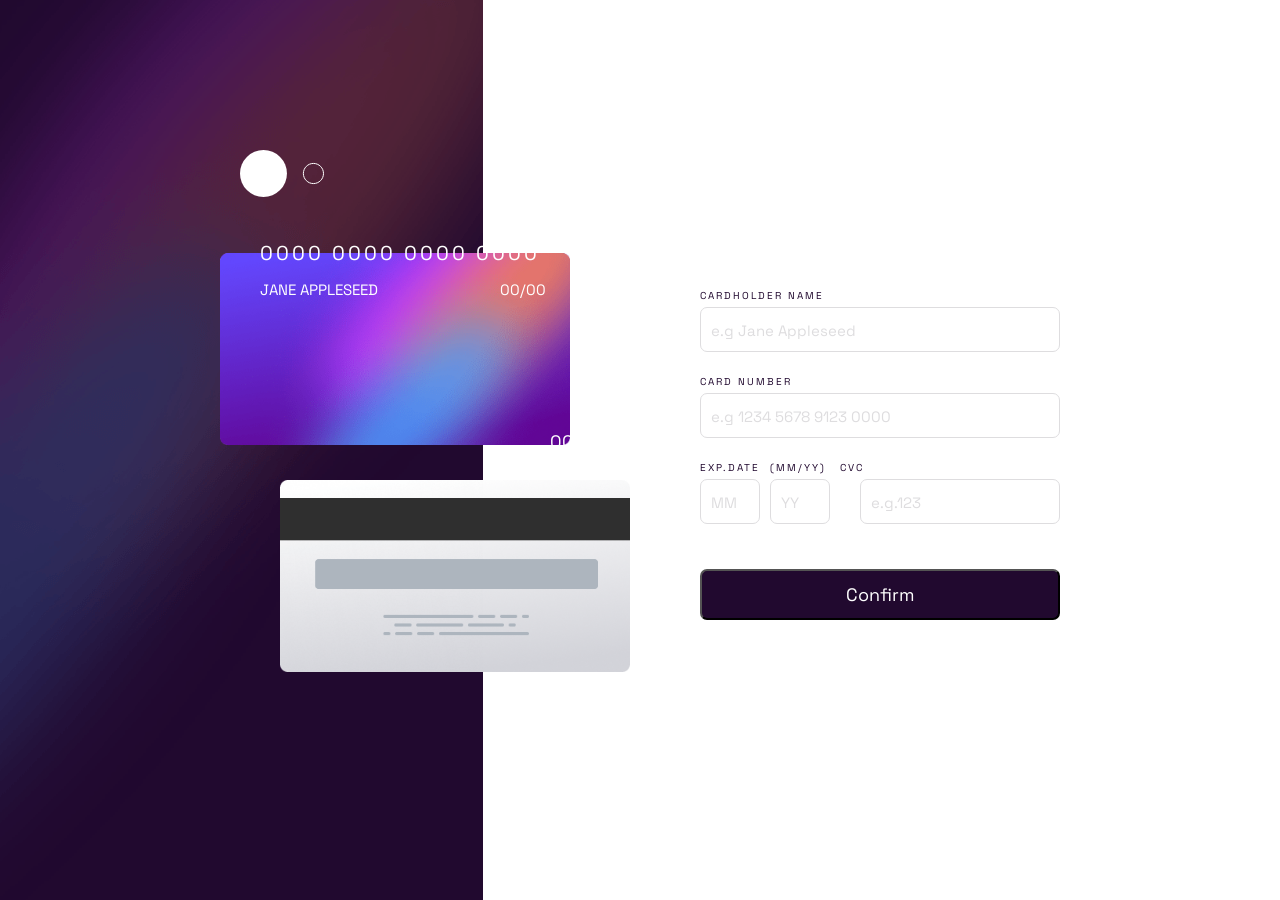
==== index.html @ 5ff60b95 "refatoracao css" ====
<!DOCTYPE html>
<html lang="en">
	<head>
		<meta charset="UTF-8" />
		<meta name="viewport" content="width=device-width, initial-scale=1.0" />
		<link href="https://fonts.googleapis.com/css2?family=Space+Grotesk:wght@500&display=swap" rel="stylesheet" />
		<link rel="stylesheet" href="./src/css/estilo.css" />
		<link rel="stylesheet" href="./src/css/reset.css" />
		<link rel="stylesheet" href="./src/css/responsivo.css" />
		<link rel="stylesheet" href="./src/css/variaveis.css" />
		<link rel="shortcut icon" href="./src/imagens/favicon-32x32.png" type="image/x-icon" />
		<title>Interactive Card</title>
	</head>
	<body>
		<div class="bg-image"></div>
		<main class="container">
			<section class="cards">
				<div>
					<img class="image-front-card" src="./src/imagens/bg-card-front.png" />
					<div class="details-card1">
						<img class="logo" src="./src/imagens/card-logo.svg" alt="" />
						<p class="card-number">0000 0000 0000 0000</p>
						<p class="card-name">JANE APPLESEED</p>
						<p class="card-cvc">00/00</p>
					</div>
				</div>

				<img class="image-back-card" src="./src/imagens/bg-card-back.png" alt="" />

				<div class="details-card2">
					<p>000</p>
				</div>
			</section>
			<form method="post" class="form" id="form">
				<div class="input-item">
					<label for="name">CARDHOLDER NAME</label>
					<input type="text" name="name" id="name" placeholder="e.g Jane Appleseed" />
				</div>
				<div class="input-item">
					<label for="number">CARD NUMBER</label>
					<input type="number" name="number" id="number" placeholder="e.g 1234 5678 9123 0000" maxlength="16" />
				</div>
				<div class="input-date">
					<div class="input-item">
						<label for="month">EXP.DATE  </label>

						<input class="month" type="text" name="month" id="month" placeholder="MM" maxlength="2" />
					</div>
					<div class="input-item">
					<label for="year">(MM/YY)</label>
					
						<input class="year" type="text" name="year" id="year" placeholder="YY" maxlength="2" />
					</div>

					<div class="input-item">
						<label for="cvc">CVC</label>
						<input class="cvc" type="text" name="cvc" id="cvc" placeholder="e.g.123" maxlength="3" />
					</div>
				</div>

				<button class="confirm-button" id="confirm-button">Confirm</button>
			</form>
			<section class="thank">
				<img src="./src/imagens/icon-complete.svg" alt="" />
				<h3>THANK YOU!</h3>
				<p>We've added your details</p>
				<button class="continue-button" id="continue-button">Continue</button>
			</section>
		</main>
	</body>
</html>
---- src/css/estilo.css ----
body {
	height: 100vh;
	background: url(../imagens/bg-main-desktop.png) no-repeat;
}
.container {
	display: flex;
	align-items: center;
	gap: 350px;
	height: 100vh;
}
.image-front-card {
	position: relative;
	width: 350px;
	left: 220px;
}

.details-card1 .logo {
	position: absolute;
	left: 240px;
	top: 150px;
}
.details-card1 .card-number {
	color: var(--White);
	position: absolute;
	top: 240px;
	left: 260px;
	letter-spacing: 3px;
	font-size: 20px;
}
.details-card1 .card-name {
	color: var(--White);
	position: absolute;
	top: 280px;
	left: 260px;
	font-size: 15px;
}
.details-card1 .card-cvc {
	color: var(--White);
	position: absolute;
	top: 280px;
	left: 500px;
	font-size: 15px;
}
.image-back-card {
	width: 350px;
	position: relative;
	top: 30px;
	left: 280px;
}
.details-card2 p {
	position: absolute;
	color: var(--White);
	left: 550px;
	top: 430px;
}
.form {
	width: 400px;
	height: 100%;
	display: flex;
	flex-direction: column;
	justify-content: center;
}

.form input {
	width: 90%;
	margin-bottom: 15px;
	border-radius: 7px;
	padding: 10px;
	border: 1px solid var(--Light-grayish-violet);
	display: block;
	outline: none;
}
.form label {
	font-size: 10px;
	display: inline-block;
	color: var(--Very-dark-violet);
	margin-bottom: 5px;
	letter-spacing: 2px;
}

.form ::placeholder {
	font-size: 15px;
	color: var(--Light-grayish-violet);
}
.form input:focus {
	border: solid 1px var(--Dark-grayish-violet);
}
.input-date {
	display: flex;
}

.input-date .month,
.input-date .year {
	width: 60px;
	margin-right: 10px;
}
.input-date .cvc {
	width: 200px;
	margin-left: 20px;
}

.confirm-button {
	margin-top: 30px;
	padding: 12px;
	width: 90%;
	border-radius: 7px;
	background-color: var(--Very-dark-violet);
	color: var(--White);
	cursor: pointer;
}
.thank {
	width: 100%;
	display: flex;
	flex-direction: column;
	align-items: center;
	justify-content: center;
	display: none;
}
.thank img {
	margin-bottom: 30px;
}
.thank h3 {
	margin-bottom: 10px;
	letter-spacing: 3px;
	color: var(--Very-dark-violet);
}
.thank p {
	margin-bottom: 40px;
	color: var(--Dark-grayish-violet);
	font-size: 16px;
}
.thank .continue-button {
	padding: 12px;
	width: 50%;
	border-radius: 7px;
	background-color: var(--Very-dark-violet);
	color: var(--White);
	cursor: pointer;
}
---- src/css/variaveis.css ----
:root {
	--input-linear-gradient: (hsl(249, 99%, 64%));
	--input-linear-grafient2: hsl(278, 93%, 30%);
	--input-errors: hsl(0, 100%, 66%);
	--White: hsl(0, 0%, 100%);
	--Light-grayish-violet: hsl(270, 3%, 87%);
	--Dark-grayish-violet: hsl(279, 6%, 55%);
	--Very-dark-violet: hsl(278, 68%, 11%);
}
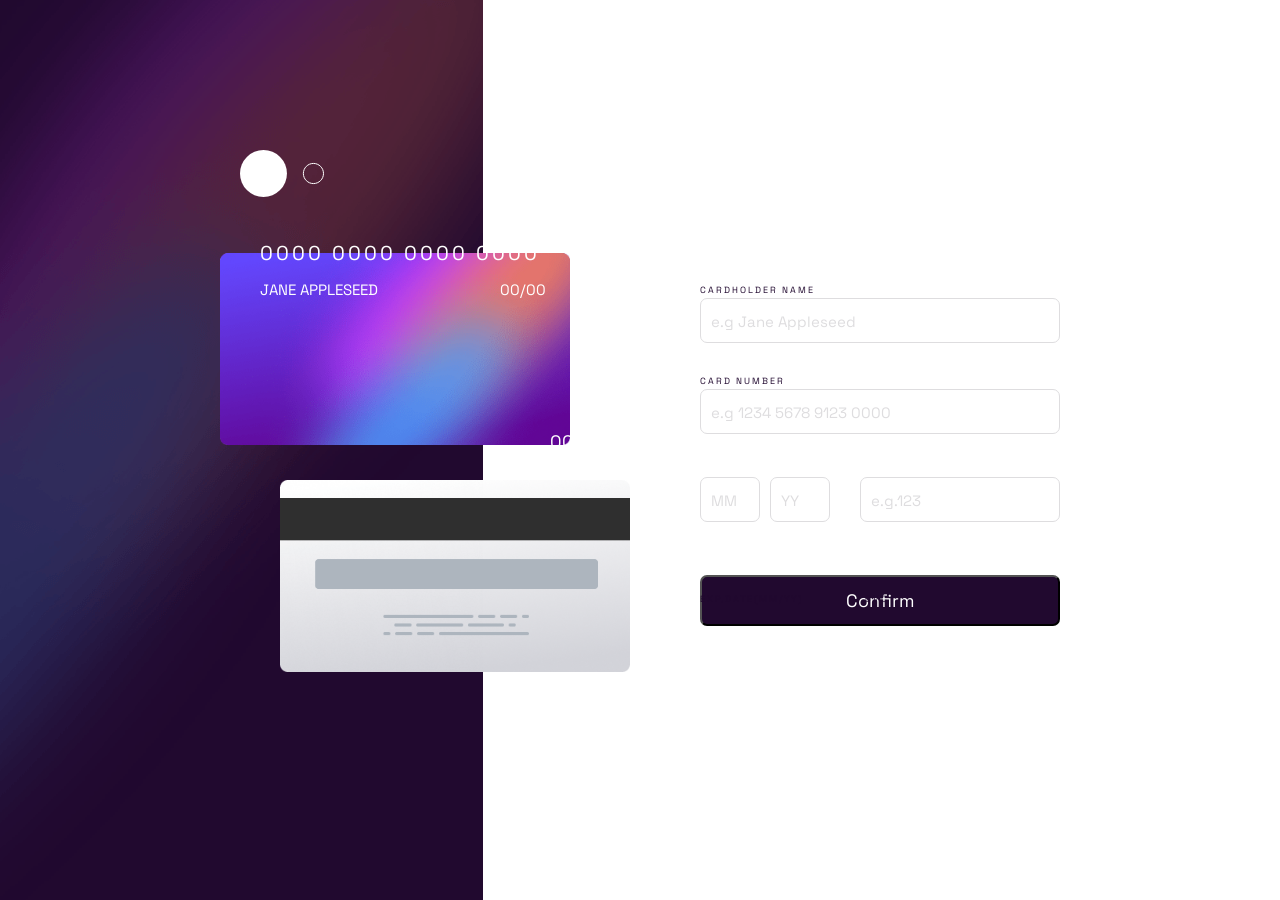
==== commit 2613e6f7: "refatoracao" ====
--- a/index.html
+++ b/index.html
@@ -21,40 +21,44 @@
 						<img class="logo" src="./src/imagens/card-logo.svg" alt="" />
 						<p class="card-number">0000 0000 0000 0000</p>
 						<p class="card-name">JANE APPLESEED</p>
-						<p class="card-cvc">00/00</p>
+						<p class="card-month">00/</p>
+						<p class="card-year">00</p>
 					</div>
 				</div>
 
 				<img class="image-back-card" src="./src/imagens/bg-card-back.png" alt="" />
 
 				<div class="details-card2">
-					<p>000</p>
+					<p class="card-cvc">000</p>
 				</div>
 			</section>
 			<form method="post" class="form" id="form">
 				<div class="input-item">
-					<label for="name">CARDHOLDER NAME</label>
-					<input type="text" name="name" id="name" placeholder="e.g Jane Appleseed" />
+					<label for="name">CARDHOLDER NAME </label>
+					<input type="text" name="name" id="name" placeholder="e.g Jane Appleseed" /><br />
+					<a>error message</a>
 				</div>
 				<div class="input-item">
 					<label for="number">CARD NUMBER</label>
-					<input type="number" name="number" id="number" placeholder="e.g 1234 5678 9123 0000" maxlength="16" />
+
+					<input type="tel" name="number" id="number" placeholder="e.g 1234 5678 9123 0000" maxlength="16" /> <br />
+					<a>error message</a>
 				</div>
 				<div class="input-date">
 					<div class="input-item">
-						<label for="month">EXP.DATE  </label>
+						<label for="month">EXP.DATE(MM/YY) </label>
 
-						<input class="month" type="text" name="month" id="month" placeholder="MM" maxlength="2" />
+						<input class="month" type="text" name="month" id="month" placeholder="MM" maxlength="2" /> <br />
+						<a>error message</a>
 					</div>
 					<div class="input-item">
-					<label for="year">(MM/YY)</label>
-					
 						<input class="year" type="text" name="year" id="year" placeholder="YY" maxlength="2" />
 					</div>
 
 					<div class="input-item">
-						<label for="cvc">CVC</label>
+						<label class="label-cvc" for="cvc">CVC</label>
 						<input class="cvc" type="text" name="cvc" id="cvc" placeholder="e.g.123" maxlength="3" />
+						<a class="a-cvc">error message</a>
 					</div>
 				</div>
 
@@ -67,5 +71,6 @@
 				<button class="continue-button" id="continue-button">Continue</button>
 			</section>
 		</main>
+		<script src="./src/js/index.js"></script>
 	</body>
 </html>
--- a/src/css/estilo.css
+++ b/src/css/estilo.css
@@ -34,13 +34,21 @@
 	left: 260px;
 	font-size: 15px;
 }
-.details-card1 .card-cvc {
+.details-card1 .card-month {
 	color: var(--White);
 	position: absolute;
 	top: 280px;
 	left: 500px;
 	font-size: 15px;
 }
+.details-card1 .card-year {
+	color: var(--White);
+	position: absolute;
+	top: 280px;
+	left: 526px;
+	font-size: 15px;
+}
+
 .image-back-card {
 	width: 350px;
 	position: relative;
@@ -63,16 +71,14 @@
 
 .form input {
 	width: 90%;
-	margin-bottom: 15px;
 	border-radius: 7px;
 	padding: 10px;
 	border: 1px solid var(--Light-grayish-violet);
-	display: block;
+
 	outline: none;
 }
 .form label {
-	font-size: 10px;
-	display: inline-block;
+	font-size: 9px;
 	color: var(--Very-dark-violet);
 	margin-bottom: 5px;
 	letter-spacing: 2px;
@@ -85,18 +91,34 @@
 .form input:focus {
 	border: solid 1px var(--Dark-grayish-violet);
 }
+
+.input-item a {
+	color: var(--input-errors);
+	font-size: 10px;
+	visibility: hidden;
+}
 .input-date {
 	display: flex;
+	margin-top: 20px;
+	width: 70%;
 }
-
+.input-date label{
+	position: absolute;
+	bottom: 290px;
+}
 .input-date .month,
 .input-date .year {
 	width: 60px;
 	margin-right: 10px;
 }
+
 .input-date .cvc {
 	width: 200px;
 	margin-left: 20px;
+}
+.label-cvc,
+.a-cvc {
+	margin-left: 25px;
 }
 
 .confirm-button {
@@ -109,6 +131,7 @@
 	cursor: pointer;
 }
 .thank {
+	text-align: center;
 	width: 100%;
 	display: flex;
 	flex-direction: column;
@@ -137,3 +160,11 @@
 	color: var(--White);
 	cursor: pointer;
 }
+
+.input-item.error a {
+	color: var(--input-errors);
+	visibility: visible;
+}
+.input-item.error input {
+	border-color: var(--input-errors);
+}
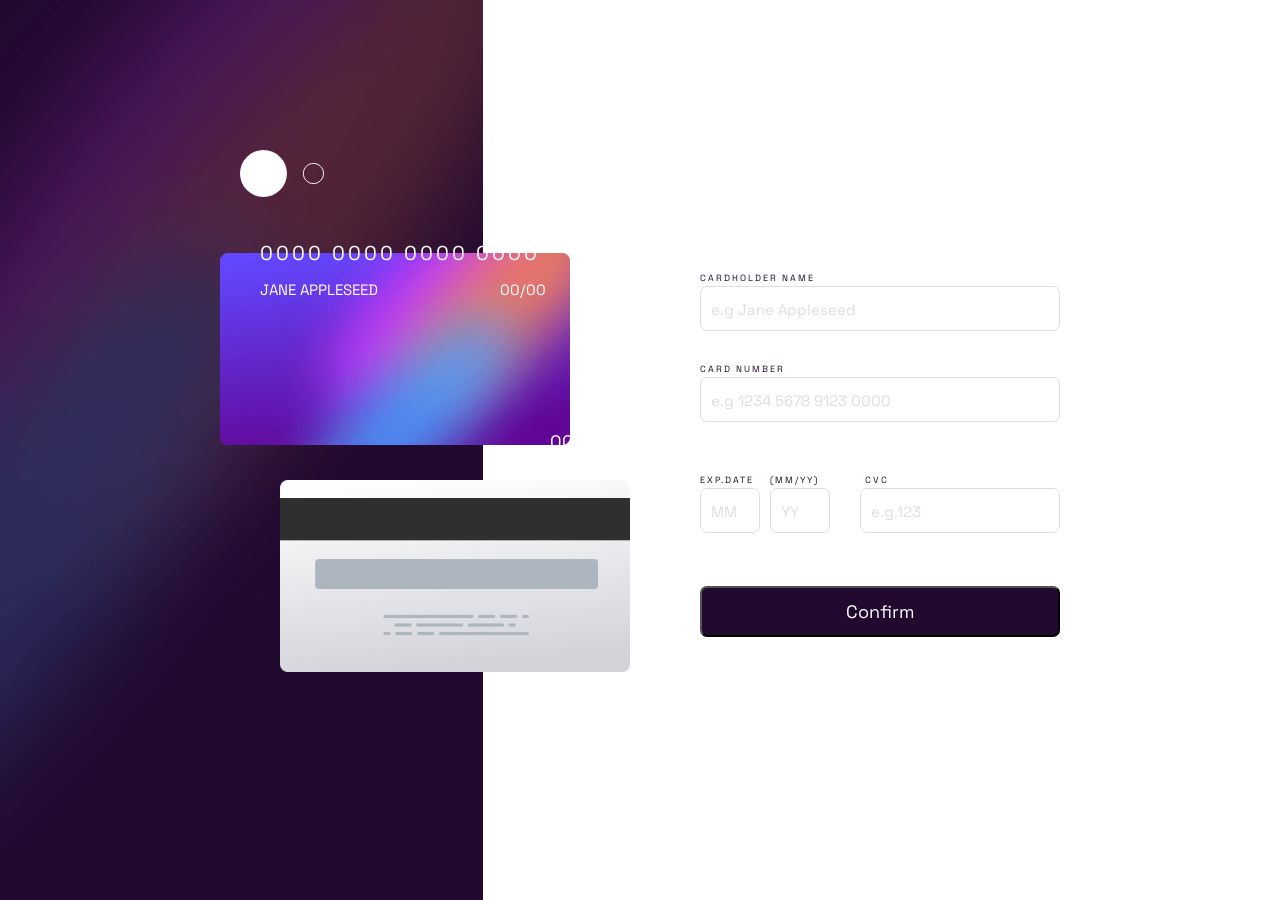
==== commit ddbdc755: "refatoracao" ====
--- a/index.html
+++ b/index.html
@@ -46,12 +46,13 @@
 				</div>
 				<div class="input-date">
 					<div class="input-item">
-						<label for="month">EXP.DATE(MM/YY) </label>
+						<label for="month">EXP.DATE </label>
 
 						<input class="month" type="text" name="month" id="month" placeholder="MM" maxlength="2" /> <br />
 						<a>error message</a>
 					</div>
 					<div class="input-item">
+						<label for="year">(MM/YY) </label>
 						<input class="year" type="text" name="year" id="year" placeholder="YY" maxlength="2" />
 					</div>
 
--- a/src/css/estilo.css
+++ b/src/css/estilo.css
@@ -62,8 +62,8 @@
 	top: 430px;
 }
 .form {
-	width: 400px;
-	height: 100%;
+	max-width: 400px;
+
 	display: flex;
 	flex-direction: column;
 	justify-content: center;
@@ -102,10 +102,7 @@
 	margin-top: 20px;
 	width: 70%;
 }
-.input-date label{
-	position: absolute;
-	bottom: 290px;
-}
+
 .input-date .month,
 .input-date .year {
 	width: 60px;
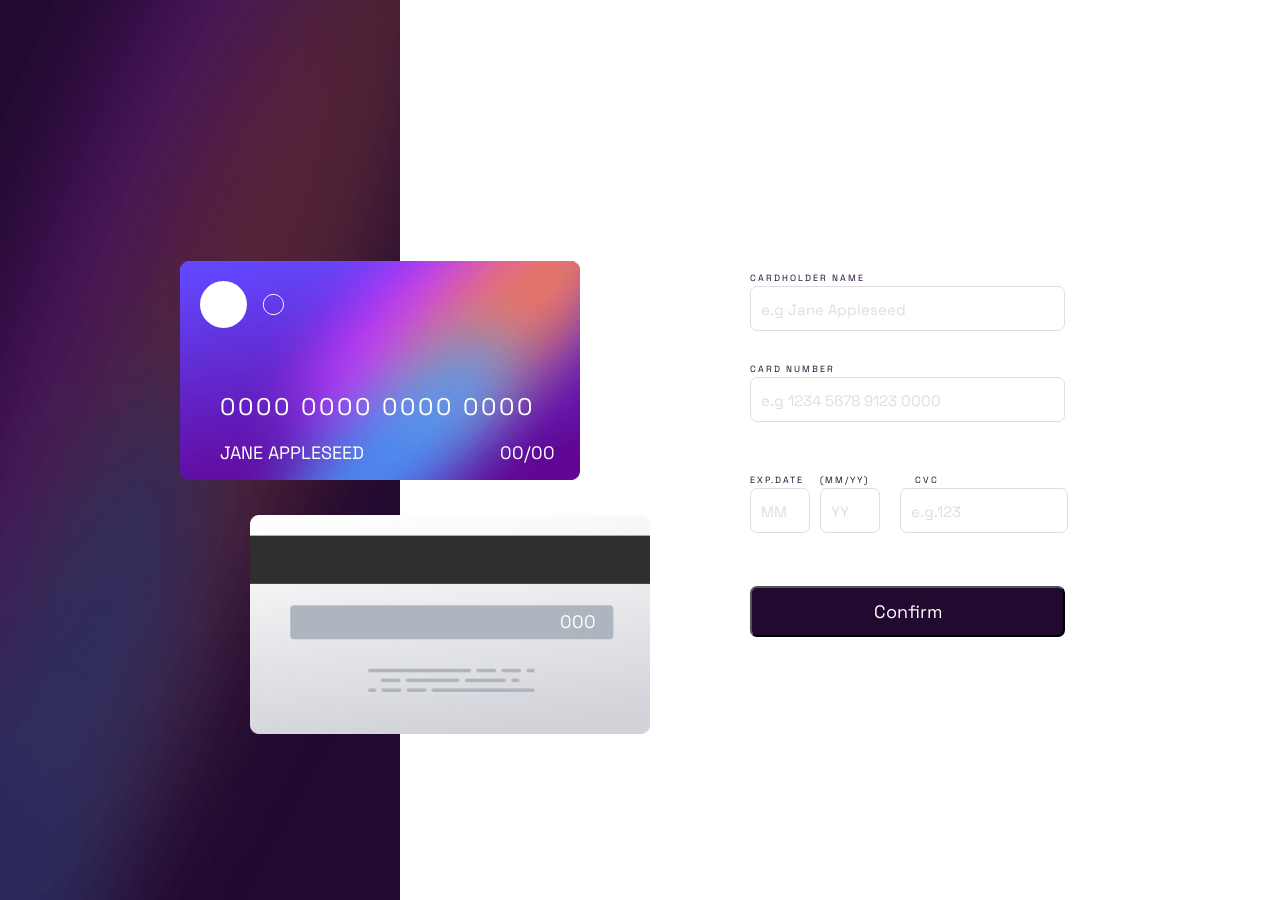
==== commit 6fbfe80f: "refatoracao" ====
--- a/index.html
+++ b/index.html
@@ -15,21 +15,27 @@
 		<div class="bg-image"></div>
 		<main class="container">
 			<section class="cards">
-				<div>
-					<img class="image-front-card" src="./src/imagens/bg-card-front.png" />
+				<div class="front-card">
+					<img class="image-front-card" src="./src/imagens/bg-card-front.png" alt="" aria-hidden="true" />
 					<div class="details-card1">
-						<img class="logo" src="./src/imagens/card-logo.svg" alt="" />
-						<p class="card-number">0000 0000 0000 0000</p>
-						<p class="card-name">JANE APPLESEED</p>
-						<p class="card-month">00/</p>
-						<p class="card-year">00</p>
+						<img class="logo" src="./src/imagens/card-logo.svg" alt="" aria-hidden="true" />
+						<span class="card-number">0000 0000 0000 0000</span>
+						<div class="info">
+							<span class="card-name">JANE APPLESEED</span>
+							<div class="exp-date">
+								<span class="card-month">00</span>
+								<span>/</span>
+								<span class="card-year">00</span>
+							</div>
+						</div>
 					</div>
 				</div>
+				<div class="back-card">
+					<img class="image-back-card" src="./src/imagens/bg-card-back.png" alt="" aria-hidden="true" />
 
-				<img class="image-back-card" src="./src/imagens/bg-card-back.png" alt="" />
-
-				<div class="details-card2">
-					<p class="card-cvc">000</p>
+					<div class="details-card2">
+						<span class="card-cvc">000</span>
+					</div>
 				</div>
 			</section>
 			<form method="post" class="form" id="form">
--- a/src/css/estilo.css
+++ b/src/css/estilo.css
@@ -1,69 +1,74 @@
 body {
 	height: 100vh;
-	background: url(../imagens/bg-main-desktop.png) no-repeat;
+	width: 100%;
 }
+
 .container {
 	display: flex;
 	align-items: center;
 	gap: 350px;
 	height: 100vh;
+	width: 100vw;
+	background: url(../imagens/bg-main-desktop.png) no-repeat;
+	background-size: contain;
+	background-size: 400px 1400px;
 }
-.image-front-card {
+
+
+.cards .front-card {
 	position: relative;
-	width: 350px;
-	left: 220px;
+	max-width: 400px;
+}
+.cards .front-card .image-front-card {
+	width: 100%;
+	margin: 100px 0 0 180px;
 }
 
 .details-card1 .logo {
 	position: absolute;
-	left: 240px;
-	top: 150px;
+	left: 200px;
+	top: 120px;
 }
 .details-card1 .card-number {
+	position: absolute;
+	left: 220px;
+	top: 230px;
+	color: var(--White);
+	letter-spacing: 3px;
+	font-size: 24px;
+	width: 100%;
+}
+.details-card1 .info .card-name {
+	position: absolute;
+	color: var(--White);
+	top: 280px;
+	left: 220px;
+}
+.details-card1 .info .exp-date {
+	position: absolute;
+	color: var(--White);
+	top: 280px;
+	left: 500px;
+	display: flex;
+}
+
+.cards .back-card {
+	position: relative;
+	max-width: 400px;
+}
+.cards .back-card .image-back-card {
+	width: 100%;
+	margin: 30px 0 0 250px;
+}
+
+.details-card2 .card-cvc {
 	color: var(--White);
 	position: absolute;
-	top: 240px;
-	left: 260px;
-	letter-spacing: 3px;
-	font-size: 20px;
-}
-.details-card1 .card-name {
-	color: var(--White);
-	position: absolute;
-	top: 280px;
-	left: 260px;
-	font-size: 15px;
-}
-.details-card1 .card-month {
-	color: var(--White);
-	position: absolute;
-	top: 280px;
-	left: 500px;
-	font-size: 15px;
-}
-.details-card1 .card-year {
-	color: var(--White);
-	position: absolute;
-	top: 280px;
-	left: 526px;
-	font-size: 15px;
-}
-
-.image-back-card {
-	width: 350px;
-	position: relative;
-	top: 30px;
-	left: 280px;
-}
-.details-card2 p {
-	position: absolute;
-	color: var(--White);
-	left: 550px;
-	top: 430px;
+	top: 125px;
+	left: 560px;
 }
 .form {
-	max-width: 400px;
-
+	max-width: 350px;
 	display: flex;
 	flex-direction: column;
 	justify-content: center;
@@ -100,7 +105,7 @@
 .input-date {
 	display: flex;
 	margin-top: 20px;
-	width: 70%;
+	max-width: 350px;
 }
 
 .input-date .month,
@@ -110,8 +115,8 @@
 }
 
 .input-date .cvc {
-	width: 200px;
-	margin-left: 20px;
+	max-width: 80%;
+	margin-left: 10px;
 }
 .label-cvc,
 .a-cvc {
@@ -129,11 +134,6 @@
 }
 .thank {
 	text-align: center;
-	width: 100%;
-	display: flex;
-	flex-direction: column;
-	align-items: center;
-	justify-content: center;
 	display: none;
 }
 .thank img {
@@ -151,7 +151,7 @@
 }
 .thank .continue-button {
 	padding: 12px;
-	width: 50%;
+	width: 300px;
 	border-radius: 7px;
 	background-color: var(--Very-dark-violet);
 	color: var(--White);
--- a/src/css/responsivo.css
+++ b/src/css/responsivo.css
@@ -0,0 +1,187 @@
+@media (max-width: 1200px) {
+	.cards .front-card {
+		width: 400px;
+	}
+}
+
+@media (max-width: 1024px) {
+	.container {
+		gap: 250px;
+	}
+	.cards .front-card {
+		width: 800px;
+	}
+	.cards .front-card .image-front-card {
+		margin: 0 0 0 130px;
+	}
+	.details-card1 .logo {
+		left: 150px;
+		top: 15px;
+	}
+	.details-card1 .card-number {
+		left: 170px;
+		top: 130px;
+	}
+
+	.details-card1 .info .card-name {
+		top: 190px;
+		left: 170px;
+	}
+	.details-card1 .info .exp-date {
+		top: 190px;
+		left: 450px;
+	}
+	.cards .back-card {
+		width: 800px;
+	}
+	.cards .back-card .image-back-card {
+		margin: 30px 0 0 200px;
+	}
+
+	.details-card2 .card-cvc {
+		left: 510px;
+	}
+	.input-date .cvc {
+		width: 190px;
+	}
+}
+@media (max-width: 900px) {
+	.container {
+		justify-content: center;
+		flex-direction: column;
+		gap: 340px;
+		background: url(../imagens/bg-main-mobile.png) no-repeat;
+		background-size: contain;
+	}
+	.cards {
+		display: flex;
+		flex-direction: column-reverse;
+	}
+	.cards .back-card .image-back-card {
+		position: relative;
+		right: 50%;
+		top: 50%;
+	}
+	.details-card2 .card-cvc {
+		top: 23px;
+		left: 310px;
+	}
+	.front-card .image-front-card {
+		position: absolute;
+		right: 20%;
+		top: 25px;
+		z-index: 1;
+	}
+	.details-card1 .logo {
+		z-index: 1;
+		left: -60px;
+		top: 50px;
+	}
+	.details-card1 .card-number {
+		z-index: 1;
+		left: -40px;
+		top: 130px;
+	}
+	.details-card1 .info .card-name {
+		z-index: 1;
+		top: 200px;
+		left: -40px;
+	}
+	.details-card1 .info .exp-date {
+		z-index: 1;
+		top: 200px;
+		left: 240px;
+	}
+	.details-card2 .card-cvc {
+		top: 255px;
+	}
+}
+@media (max-width: 800px) {
+	.container {
+		gap: 300px;
+	}
+}
+@media (max-width: 575px) {
+	.container {
+		gap: 100px;
+	}
+	.cards .front-card,
+	.cards .back-card {
+		max-width: 300px;
+	}
+	.front-card .image-front-card {
+		right: 10%;
+		top: -140px;
+	}
+	.details-card1 .logo {
+		left: -15px;
+		top: -125px;
+	}
+	.details-card1 .card-number {
+		font-size: 18px;
+		left: -10px;
+		top: -50px;
+	}
+	.details-card1 .info .card-name {
+		font-size: 15px;
+		top: 0;
+		left: -10px;
+		z-index: 1;
+	}
+	.details-card1 .info .exp-date {
+		top: 0;
+		left: 200px;
+		font-size: 15px;
+	}
+	.cards .back-card .image-back-card {
+		right: 55%;
+		top: -32%;
+	}
+
+	.details-card2 .card-cvc {
+		left: 250px;
+		top: 35px;
+	}
+}
+@media (max-width: 375px) {
+	.cards .front-card .image-front-card {
+		width: 90%;
+	}
+	.cards .back-card .image-back-card {
+		width: 90%;
+	}
+	.front-card .image-front-card {
+		top: -100px;
+	}
+	.details-card1 .logo {
+		left: 15px;
+		top: -90px;
+	}
+	.details-card1 .card-number {
+		font-size: 16px;
+		left: 20px;
+		top: -30px;
+	}
+	.details-card1 .info .card-name {
+		font-size: 13px;
+		top: 20px;
+		left: 10px;
+	}
+	.details-card1 .info .exp-date {
+		top: 20px;
+		left: 200px;
+		font-size: 13px;
+	}
+	.details-card2 .card-cvc {
+		left: 250px;
+		top: 35px;
+		font-size: 13px;
+	}
+	.form {
+		max-width: 300px;
+	}
+	.input-date .cvc {
+		width: 130px;
+		margin-left: 5px;
+	}
+}
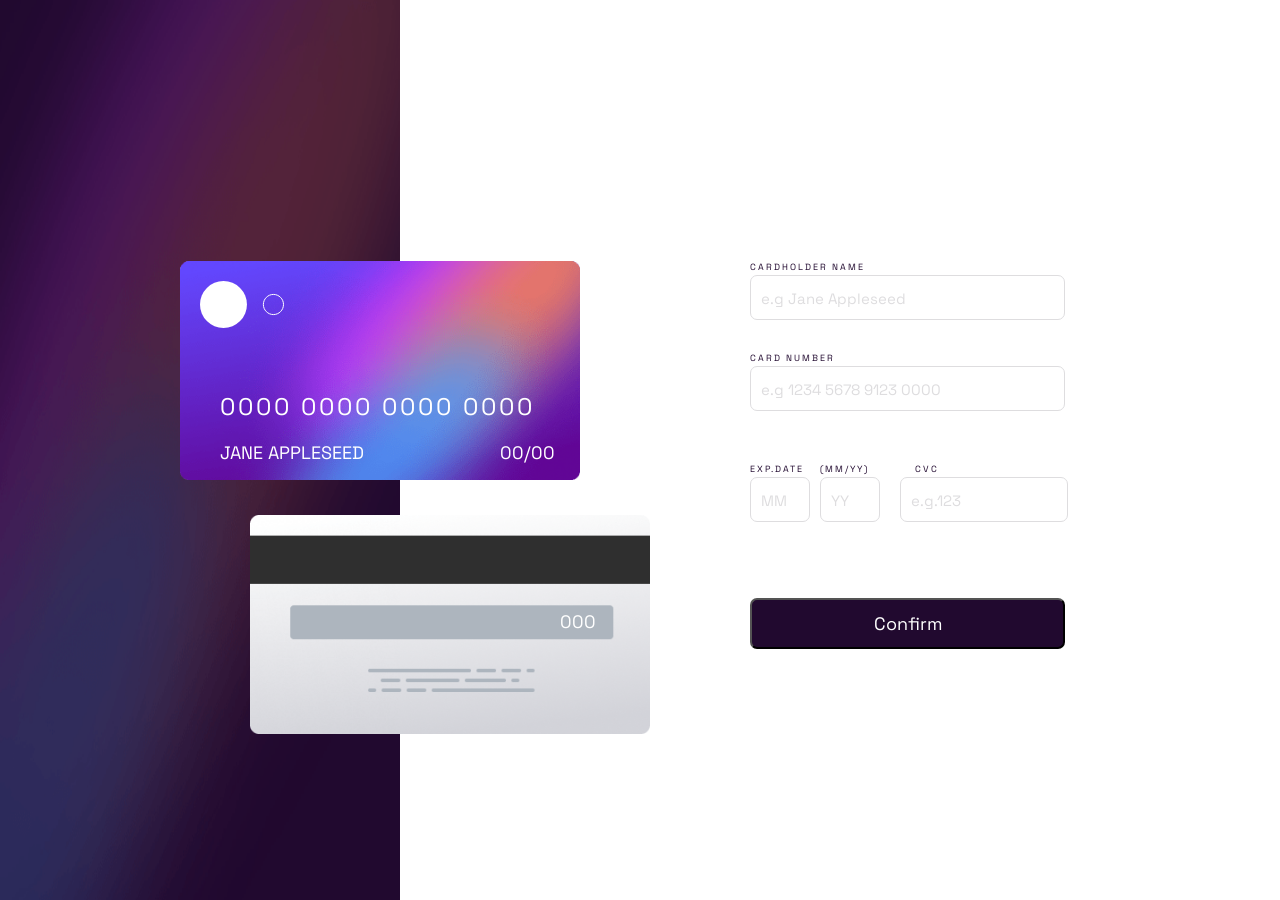
==== commit a4b1dfff: "refatoacao JS" ====
--- a/index.html
+++ b/index.html
@@ -1,83 +1,142 @@
 <!DOCTYPE html>
 <html lang="en">
-	<head>
-		<meta charset="UTF-8" />
-		<meta name="viewport" content="width=device-width, initial-scale=1.0" />
-		<link href="https://fonts.googleapis.com/css2?family=Space+Grotesk:wght@500&display=swap" rel="stylesheet" />
-		<link rel="stylesheet" href="./src/css/estilo.css" />
-		<link rel="stylesheet" href="./src/css/reset.css" />
-		<link rel="stylesheet" href="./src/css/responsivo.css" />
-		<link rel="stylesheet" href="./src/css/variaveis.css" />
-		<link rel="shortcut icon" href="./src/imagens/favicon-32x32.png" type="image/x-icon" />
-		<title>Interactive Card</title>
-	</head>
-	<body>
-		<div class="bg-image"></div>
-		<main class="container">
-			<section class="cards">
-				<div class="front-card">
-					<img class="image-front-card" src="./src/imagens/bg-card-front.png" alt="" aria-hidden="true" />
-					<div class="details-card1">
-						<img class="logo" src="./src/imagens/card-logo.svg" alt="" aria-hidden="true" />
-						<span class="card-number">0000 0000 0000 0000</span>
-						<div class="info">
-							<span class="card-name">JANE APPLESEED</span>
-							<div class="exp-date">
-								<span class="card-month">00</span>
-								<span>/</span>
-								<span class="card-year">00</span>
-							</div>
-						</div>
-					</div>
-				</div>
-				<div class="back-card">
-					<img class="image-back-card" src="./src/imagens/bg-card-back.png" alt="" aria-hidden="true" />
+  <head>
+    <meta charset="UTF-8" />
+    <meta name="viewport" content="width=device-width, initial-scale=1.0" />
+    <link
+      href="https://fonts.googleapis.com/css2?family=Space+Grotesk:wght@500&display=swap"
+      rel="stylesheet"
+    />
+    <link rel="stylesheet" href="./src/css/estilo.css" />
+    <link rel="stylesheet" href="./src/css/reset.css" />
+    <link rel="stylesheet" href="./src/css/responsivo.css" />
+    <link rel="stylesheet" href="./src/css/variaveis.css" />
+    <link
+      rel="shortcut icon"
+      href="./src/imagens/favicon-32x32.png"
+      type="image/x-icon"
+    />
+    <title>Interactive Card</title>
+  </head>
+  <body>
+    <div class="bg-image"></div>
+    <main class="container">
+      <section class="cards">
+        <div class="front-card">
+          <img
+            class="image-front-card"
+            src="./src/imagens/bg-card-front.png"
+            alt=""
+            aria-hidden="true"
+          />
+          <div class="details-card1">
+            <img
+              class="logo"
+              src="./src/imagens/card-logo.svg"
+              alt=""
+              aria-hidden="true"
+            />
+            <span class="card-number">0000 0000 0000 0000</span>
+            <div class="info">
+              <span class="card-name">JANE APPLESEED</span>
+              <div class="exp-date">
+                <span class="card-month">00</span>
+                <span class="space">/</span>
+                <span class="card-year">00</span>
+              </div>
+            </div>
+          </div>
+        </div>
+        <div class="back-card">
+          <img
+            class="image-back-card"
+            src="./src/imagens/bg-card-back.png"
+            alt=""
+            aria-hidden="true"
+          />
 
-					<div class="details-card2">
-						<span class="card-cvc">000</span>
-					</div>
-				</div>
-			</section>
-			<form method="post" class="form" id="form">
-				<div class="input-item">
-					<label for="name">CARDHOLDER NAME </label>
-					<input type="text" name="name" id="name" placeholder="e.g Jane Appleseed" /><br />
-					<a>error message</a>
-				</div>
-				<div class="input-item">
-					<label for="number">CARD NUMBER</label>
+          <div class="details-card2">
+            <span class="card-cvc">000</span>
+          </div>
+        </div>
+      </section>
+      <form method="post" class="form" id="form">
+        <div class="input-item">
+          <label for="name">CARDHOLDER NAME </label>
+          <input
+            type="text"
+            name="name"
+            id="name"
+            placeholder="e.g Jane Appleseed"
+          /><br />
+          <span class="name-error">Can't be blank</span>
+        </div>
+        <div class="input-item">
+          <label for="number">CARD NUMBER</label>
 
-					<input type="tel" name="number" id="number" placeholder="e.g 1234 5678 9123 0000" maxlength="16" /> <br />
-					<a>error message</a>
-				</div>
-				<div class="input-date">
-					<div class="input-item">
-						<label for="month">EXP.DATE </label>
+          <input
+            type="tel"
+            name="number"
+            id="number"
+            placeholder="e.g 1234 5678 9123 0000"
+            maxlength="16"
+            autocomplete="off"
+          />
+          <br />
+          <span class="number-error"
+            >Wrong format, numbers only and 16 digits</span
+          >
+        </div>
+        <div class="input-date">
+          <div class="input-item">
+            <label for="month">EXP.DATE </label>
 
-						<input class="month" type="text" name="month" id="month" placeholder="MM" maxlength="2" /> <br />
-						<a>error message</a>
-					</div>
-					<div class="input-item">
-						<label for="year">(MM/YY) </label>
-						<input class="year" type="text" name="year" id="year" placeholder="YY" maxlength="2" />
-					</div>
+            <input
+              class="month"
+              type="text"
+              name="month"
+              id="month"
+              placeholder="MM"
+              maxlength="2"
+            />
+            <br />
+            <span class="month-error">Can't be blank</span>
+          </div>
+          <div class="input-item">
+            <label for="year">(MM/YY) </label>
+            <input
+              class="year"
+              type="text"
+              name="year"
+              id="year"
+              placeholder="YY"
+              maxlength="2"
+            />
+          </div>
 
-					<div class="input-item">
-						<label class="label-cvc" for="cvc">CVC</label>
-						<input class="cvc" type="text" name="cvc" id="cvc" placeholder="e.g.123" maxlength="3" />
-						<a class="a-cvc">error message</a>
-					</div>
-				</div>
+          <div class="input-item">
+            <label class="label-cvc" for="cvc">CVC</label>
+            <input
+              class="cvc"
+              type="text"
+              name="cvc"
+              id="cvc"
+              placeholder="e.g.123"
+              maxlength="3"
+            />
+            <span class="cvc-error">Can't be blank</span>
+          </div>
+        </div>
 
-				<button class="confirm-button" id="confirm-button">Confirm</button>
-			</form>
-			<section class="thank">
-				<img src="./src/imagens/icon-complete.svg" alt="" />
-				<h3>THANK YOU!</h3>
-				<p>We've added your details</p>
-				<button class="continue-button" id="continue-button">Continue</button>
-			</section>
-		</main>
-		<script src="./src/js/index.js"></script>
-	</body>
+        <button class="confirm-button" id="confirm-button">Confirm</button>
+      </form>
+      <section class="thank">
+        <img src="./src/imagens/icon-completed.svg" alt="" />
+        <h3>THANK YOU!</h3>
+        <p>We've added your details</p>
+        <button class="continue-button" id="continue-button">Continue</button>
+      </section>
+    </main>
+    <script src="./src/js/index.js"></script>
+  </body>
 </html>
--- a/src/css/estilo.css
+++ b/src/css/estilo.css
@@ -1,167 +1,167 @@
 body {
-	height: 100vh;
-	width: 100%;
+  height: 100vh;
+  width: 100%;
 }
 
 .container {
-	display: flex;
-	align-items: center;
-	gap: 350px;
-	height: 100vh;
-	width: 100vw;
-	background: url(../imagens/bg-main-desktop.png) no-repeat;
-	background-size: contain;
-	background-size: 400px 1400px;
+  display: flex;
+  align-items: center;
+  gap: 350px;
+  height: 100vh;
+  width: 100vw;
+  background: url(../imagens/bg-main-desktop.png) no-repeat;
+  background-size: contain;
+  background-size: 400px 1400px;
 }
 
-
 .cards .front-card {
-	position: relative;
-	max-width: 400px;
+  position: relative;
+  max-width: 400px;
 }
 .cards .front-card .image-front-card {
-	width: 100%;
-	margin: 100px 0 0 180px;
+  width: 100%;
+  margin: 100px 0 0 180px;
 }
 
 .details-card1 .logo {
-	position: absolute;
-	left: 200px;
-	top: 120px;
+  position: absolute;
+  left: 200px;
+  top: 120px;
 }
 .details-card1 .card-number {
-	position: absolute;
-	left: 220px;
-	top: 230px;
-	color: var(--White);
-	letter-spacing: 3px;
-	font-size: 24px;
-	width: 100%;
+  position: absolute;
+  left: 220px;
+  top: 230px;
+  color: var(--White);
+  letter-spacing: 3px;
+  font-size: 24px;
+  width: 100%;
 }
 .details-card1 .info .card-name {
-	position: absolute;
-	color: var(--White);
-	top: 280px;
-	left: 220px;
+  position: absolute;
+  color: var(--White);
+  top: 280px;
+  left: 220px;
 }
 .details-card1 .info .exp-date {
-	position: absolute;
-	color: var(--White);
-	top: 280px;
-	left: 500px;
-	display: flex;
+  position: absolute;
+  color: var(--White);
+  top: 280px;
+  left: 500px;
+  display: flex;
 }
 
 .cards .back-card {
-	position: relative;
-	max-width: 400px;
+  position: relative;
+  max-width: 400px;
 }
 .cards .back-card .image-back-card {
-	width: 100%;
-	margin: 30px 0 0 250px;
+  width: 100%;
+  margin: 30px 0 0 250px;
 }
 
 .details-card2 .card-cvc {
-	color: var(--White);
-	position: absolute;
-	top: 125px;
-	left: 560px;
+  color: var(--White);
+  position: absolute;
+  top: 125px;
+  left: 560px;
 }
 .form {
-	max-width: 350px;
-	display: flex;
-	flex-direction: column;
-	justify-content: center;
+  max-width: 350px;
+  display: flex;
+  flex-direction: column;
+  justify-content: center;
 }
 
 .form input {
-	width: 90%;
-	border-radius: 7px;
-	padding: 10px;
-	border: 1px solid var(--Light-grayish-violet);
+  width: 90%;
+  border-radius: 7px;
+  padding: 10px;
+  border: 1px solid var(--Light-grayish-violet);
 
-	outline: none;
+  outline: none;
 }
 .form label {
-	font-size: 9px;
-	color: var(--Very-dark-violet);
-	margin-bottom: 5px;
-	letter-spacing: 2px;
+  font-size: 9px;
+  color: var(--Very-dark-violet);
+  margin-bottom: 5px;
+  letter-spacing: 2px;
 }
 
 .form ::placeholder {
-	font-size: 15px;
-	color: var(--Light-grayish-violet);
+  font-size: 15px;
+  color: var(--Light-grayish-violet);
 }
 .form input:focus {
-	border: solid 1px var(--Dark-grayish-violet);
+  border: solid 1px var(--Dark-grayish-violet);
 }
 
 .input-item a {
-	color: var(--input-errors);
-	font-size: 10px;
-	visibility: hidden;
+  color: var(--input-errors);
+  font-size: 10px;
+  visibility: hidden;
 }
 .input-date {
-	display: flex;
-	margin-top: 20px;
-	max-width: 350px;
+  display: flex;
+  margin-top: 20px;
+  max-width: 350px;
 }
 
 .input-date .month,
 .input-date .year {
-	width: 60px;
-	margin-right: 10px;
+  width: 60px;
+  margin-right: 10px;
 }
 
 .input-date .cvc {
-	max-width: 80%;
-	margin-left: 10px;
+  max-width: 80%;
+  margin-left: 10px;
 }
 .label-cvc,
 .a-cvc {
-	margin-left: 25px;
+  margin-left: 25px;
 }
 
 .confirm-button {
-	margin-top: 30px;
-	padding: 12px;
-	width: 90%;
-	border-radius: 7px;
-	background-color: var(--Very-dark-violet);
-	color: var(--White);
-	cursor: pointer;
+  margin-top: 30px;
+  padding: 12px;
+  width: 90%;
+  border-radius: 7px;
+  background-color: var(--Very-dark-violet);
+  color: var(--White);
+  cursor: pointer;
 }
 .thank {
-	text-align: center;
-	display: none;
+  text-align: center;
+  display: none;
 }
 .thank img {
-	margin-bottom: 30px;
+  margin-bottom: 30px;
 }
 .thank h3 {
-	margin-bottom: 10px;
-	letter-spacing: 3px;
-	color: var(--Very-dark-violet);
+  margin-bottom: 10px;
+  letter-spacing: 3px;
+  color: var(--Very-dark-violet);
 }
 .thank p {
-	margin-bottom: 40px;
-	color: var(--Dark-grayish-violet);
-	font-size: 16px;
+  margin-bottom: 40px;
+  color: var(--Dark-grayish-violet);
+  font-size: 16px;
 }
 .thank .continue-button {
-	padding: 12px;
-	width: 300px;
-	border-radius: 7px;
-	background-color: var(--Very-dark-violet);
-	color: var(--White);
-	cursor: pointer;
+  padding: 12px;
+  width: 300px;
+  border-radius: 7px;
+  background-color: var(--Very-dark-violet);
+  color: var(--White);
+  cursor: pointer;
 }
 
-.input-item.error a {
-	color: var(--input-errors);
-	visibility: visible;
+.form span {
+  color: var(--input-errors);
+  font-size: 14px;
+  visibility: hidden;
 }
 .input-item.error input {
-	border-color: var(--input-errors);
+  border-color: var(--input-errors);
 }
--- a/src/css/responsivo.css
+++ b/src/css/responsivo.css
@@ -1,187 +1,190 @@
 @media (max-width: 1200px) {
-	.cards .front-card {
-		width: 400px;
-	}
+  .cards .front-card {
+    width: 400px;
+  }
 }
 
 @media (max-width: 1024px) {
-	.container {
-		gap: 250px;
-	}
-	.cards .front-card {
-		width: 800px;
-	}
-	.cards .front-card .image-front-card {
-		margin: 0 0 0 130px;
-	}
-	.details-card1 .logo {
-		left: 150px;
-		top: 15px;
-	}
-	.details-card1 .card-number {
-		left: 170px;
-		top: 130px;
-	}
+  .container {
+    gap: 250px;
+  }
+  .cards .front-card {
+    width: 800px;
+  }
+  .cards .front-card .image-front-card {
+    margin: 0 0 0 130px;
+  }
+  .details-card1 .logo {
+    left: 150px;
+    top: 15px;
+  }
+  .details-card1 .card-number {
+    left: 170px;
+    top: 130px;
+  }
 
-	.details-card1 .info .card-name {
-		top: 190px;
-		left: 170px;
-	}
-	.details-card1 .info .exp-date {
-		top: 190px;
-		left: 450px;
-	}
-	.cards .back-card {
-		width: 800px;
-	}
-	.cards .back-card .image-back-card {
-		margin: 30px 0 0 200px;
-	}
+  .details-card1 .info .card-name {
+    top: 190px;
+    left: 170px;
+  }
+  .details-card1 .info .exp-date {
+    top: 190px;
+    left: 450px;
+  }
+  .cards .back-card {
+    width: 800px;
+  }
+  .cards .back-card .image-back-card {
+    margin: 30px 0 0 200px;
+  }
 
-	.details-card2 .card-cvc {
-		left: 510px;
-	}
-	.input-date .cvc {
-		width: 190px;
-	}
+  .details-card2 .card-cvc {
+    left: 510px;
+  }
+  .input-date .cvc {
+    width: 190px;
+  }
 }
 @media (max-width: 900px) {
-	.container {
-		justify-content: center;
-		flex-direction: column;
-		gap: 340px;
-		background: url(../imagens/bg-main-mobile.png) no-repeat;
-		background-size: contain;
-	}
-	.cards {
-		display: flex;
-		flex-direction: column-reverse;
-	}
-	.cards .back-card .image-back-card {
-		position: relative;
-		right: 50%;
-		top: 50%;
-	}
-	.details-card2 .card-cvc {
-		top: 23px;
-		left: 310px;
-	}
-	.front-card .image-front-card {
-		position: absolute;
-		right: 20%;
-		top: 25px;
-		z-index: 1;
-	}
-	.details-card1 .logo {
-		z-index: 1;
-		left: -60px;
-		top: 50px;
-	}
-	.details-card1 .card-number {
-		z-index: 1;
-		left: -40px;
-		top: 130px;
-	}
-	.details-card1 .info .card-name {
-		z-index: 1;
-		top: 200px;
-		left: -40px;
-	}
-	.details-card1 .info .exp-date {
-		z-index: 1;
-		top: 200px;
-		left: 240px;
-	}
-	.details-card2 .card-cvc {
-		top: 255px;
-	}
+  .container {
+    justify-content: center;
+    flex-direction: column;
+    gap: 340px;
+    background: url(../imagens/bg-main-mobile.png) no-repeat;
+    background-size: contain;
+  }
+  .cards {
+    display: flex;
+    flex-direction: column-reverse;
+  }
+  .cards .back-card .image-back-card {
+    position: relative;
+    right: 50%;
+    top: 50%;
+  }
+  .details-card2 .card-cvc {
+    top: 23px;
+    left: 310px;
+  }
+  .front-card .image-front-card {
+    position: absolute;
+    right: 20%;
+    top: 25px;
+    z-index: 1;
+  }
+  .details-card1 .logo {
+    z-index: 1;
+    left: -60px;
+    top: 50px;
+  }
+  .details-card1 .card-number {
+    z-index: 1;
+    left: -40px;
+    top: 130px;
+  }
+  .details-card1 .info .card-name {
+    z-index: 1;
+    top: 200px;
+    left: -40px;
+  }
+  .details-card1 .info .exp-date {
+    z-index: 1;
+    top: 200px;
+    left: 240px;
+  }
+  .details-card2 .card-cvc {
+    top: 255px;
+  }
 }
 @media (max-width: 800px) {
-	.container {
-		gap: 300px;
-	}
+  .container {
+    gap: 300px;
+  }
 }
 @media (max-width: 575px) {
-	.container {
-		gap: 100px;
-	}
-	.cards .front-card,
-	.cards .back-card {
-		max-width: 300px;
-	}
-	.front-card .image-front-card {
-		right: 10%;
-		top: -140px;
-	}
-	.details-card1 .logo {
-		left: -15px;
-		top: -125px;
-	}
-	.details-card1 .card-number {
-		font-size: 18px;
-		left: -10px;
-		top: -50px;
-	}
-	.details-card1 .info .card-name {
-		font-size: 15px;
-		top: 0;
-		left: -10px;
-		z-index: 1;
-	}
-	.details-card1 .info .exp-date {
-		top: 0;
-		left: 200px;
-		font-size: 15px;
-	}
-	.cards .back-card .image-back-card {
-		right: 55%;
-		top: -32%;
-	}
+  .container {
+    gap: 100px;
+  }
+  .cards .front-card,
+  .cards .back-card {
+    max-width: 300px;
+  }
+  .front-card .image-front-card {
+    right: 10%;
+    top: -140px;
+  }
+  .details-card1 .logo {
+    left: -15px;
+    top: -125px;
+  }
+  .details-card1 .card-number {
+    font-size: 18px;
+    left: -10px;
+    top: -50px;
+  }
+  .details-card1 .info .card-name {
+    font-size: 15px;
+    top: 0;
+    left: -10px;
+    z-index: 1;
+  }
+  .details-card1 .info .exp-date {
+    top: 0;
+    left: 200px;
 
-	.details-card2 .card-cvc {
-		left: 250px;
-		top: 35px;
-	}
+  }
+  .info .exp-date .card-month, .card-year, .space{
+    font-size: 15px;
+  }
+  .cards .back-card .image-back-card {
+    right: 55%;
+    top: -32%;
+  }
+
+  .details-card2 .card-cvc {
+    left: 250px;
+    top: 35px;
+  }
 }
-@media (max-width: 375px) {
-	.cards .front-card .image-front-card {
-		width: 90%;
-	}
-	.cards .back-card .image-back-card {
-		width: 90%;
-	}
-	.front-card .image-front-card {
-		top: -100px;
-	}
-	.details-card1 .logo {
-		left: 15px;
-		top: -90px;
-	}
-	.details-card1 .card-number {
-		font-size: 16px;
-		left: 20px;
-		top: -30px;
-	}
-	.details-card1 .info .card-name {
-		font-size: 13px;
-		top: 20px;
-		left: 10px;
-	}
-	.details-card1 .info .exp-date {
-		top: 20px;
-		left: 200px;
-		font-size: 13px;
-	}
-	.details-card2 .card-cvc {
-		left: 250px;
-		top: 35px;
-		font-size: 13px;
-	}
-	.form {
-		max-width: 300px;
-	}
-	.input-date .cvc {
-		width: 130px;
-		margin-left: 5px;
-	}
+@media (max-width: 377px) {
+  .cards .front-card .image-front-card {
+    width: 90%;
+  }
+  .cards .back-card .image-back-card {
+    width: 90%;
+  }
+  .front-card .image-front-card {
+    top: -100px;
+  }
+  .details-card1 .logo {
+    left: 15px;
+    top: -90px;
+  }
+  .details-card1 .card-number {
+    font-size: 16px;
+    left: 20px;
+    top: -30px;
+  }
+  .details-card1 .info .card-name {
+    font-size: 13px;
+    top: 20px;
+    left: 10px;
+  }
+  .details-card1 .info .exp-date {
+    font-size: 13px;
+    top: 20px;
+    left: 200px;
+  }
+  .details-card2 .card-cvc {
+    left: 250px;
+    top: 35px;
+    font-size: 13px;
+  }
+  .form {
+    max-width: 300px;
+  }
+  .input-date .cvc {
+    width: 130px;
+    margin-left: 5px;
+  }
 }
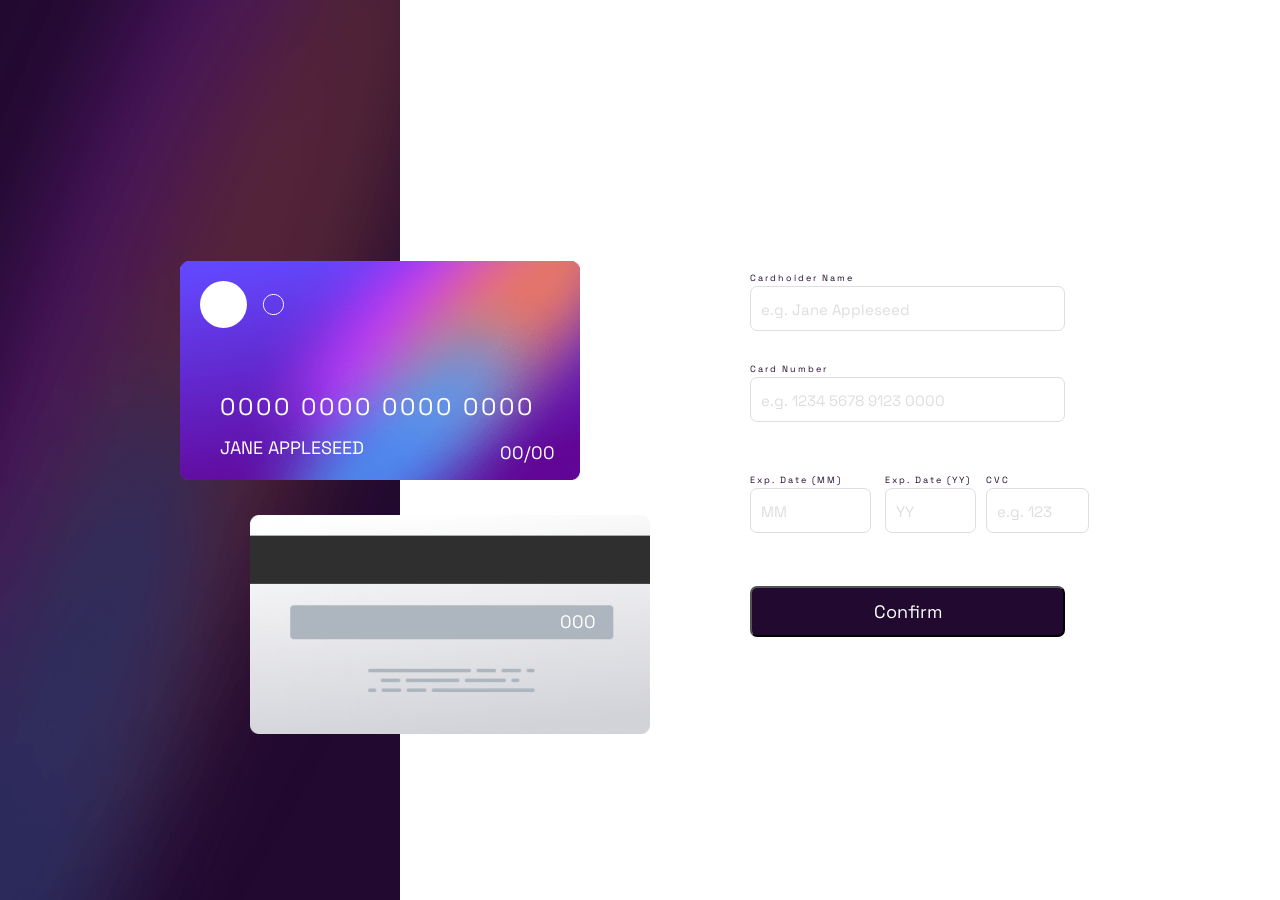
==== commit 9606a419: "refatoração" ====
--- a/index.html
+++ b/index.html
@@ -3,140 +3,132 @@
   <head>
     <meta charset="UTF-8" />
     <meta name="viewport" content="width=device-width, initial-scale=1.0" />
-    <link
-      href="https://fonts.googleapis.com/css2?family=Space+Grotesk:wght@500&display=swap"
-      rel="stylesheet"
-    />
+    <title>Interactive Card</title>
+
+    <link rel="shortcut icon" href="./src/imagens/favicon-32x32.png" type="image/x-icon" />
+    <link rel="stylesheet" href="https://fonts.googleapis.com/css2?family=Space+Grotesk:wght@500&display=swap" />
+    <link rel="stylesheet" href="./src/css/reset.css" />
+    <link rel="stylesheet" href="./src/css/variaveis.css" />
     <link rel="stylesheet" href="./src/css/estilo.css" />
-    <link rel="stylesheet" href="./src/css/reset.css" />
     <link rel="stylesheet" href="./src/css/responsivo.css" />
-    <link rel="stylesheet" href="./src/css/variaveis.css" />
-    <link
-      rel="shortcut icon"
-      href="./src/imagens/favicon-32x32.png"
-      type="image/x-icon"
-    />
-    <title>Interactive Card</title>
   </head>
+
   <body>
-    <div class="bg-image"></div>
+    <div class="bg-image" aria-hidden="true"></div>
+
     <main class="container">
-      <section class="cards">
+      <section class="cards" aria-label="Cartões de visualização">
         <div class="front-card">
           <img
             class="image-front-card"
             src="./src/imagens/bg-card-front.png"
-            alt=""
-            aria-hidden="true"
+            alt="Imagem frente do cartão"
           />
           <div class="details-card1">
-            <img
-              class="logo"
-              src="./src/imagens/card-logo.svg"
-              alt=""
-              aria-hidden="true"
-            />
-            <span class="card-number">0000 0000 0000 0000</span>
+            <img class="logo" src="./src/imagens/card-logo.svg" alt="Logo do cartão" />
+            <span class="card-number" aria-label="Número do cartão">0000 0000 0000 0000</span>
             <div class="info">
-              <span class="card-name">JANE APPLESEED</span>
-              <div class="exp-date">
-                <span class="card-month">00</span>
-                <span class="space">/</span>
-                <span class="card-year">00</span>
+              <span class="card-name" aria-label="Nome no cartão">JANE APPLESEED</span>
+              <div class="exp-date" aria-label="Data de expiração">
+                <span class="card-month">00</span><span class="space">/</span><span class="card-year">00</span>
               </div>
             </div>
           </div>
         </div>
+
         <div class="back-card">
-          <img
-            class="image-back-card"
-            src="./src/imagens/bg-card-back.png"
-            alt=""
-            aria-hidden="true"
-          />
-
+          <img class="image-back-card" src="./src/imagens/bg-card-back.png" alt="Imagem verso do cartão" />
           <div class="details-card2">
-            <span class="card-cvc">000</span>
+            <span class="card-cvc" aria-label="Código de segurança">000</span>
           </div>
         </div>
       </section>
-      <form method="post" class="form" id="form">
+
+      <form method="post" class="form" id="form" novalidate aria-label="Formulário de dados do cartão">
         <div class="input-item">
-          <label for="name">CARDHOLDER NAME </label>
+          <label for="name">Cardholder Name</label>
           <input
             type="text"
+            id="name"
             name="name"
-            id="name"
-            placeholder="e.g Jane Appleseed"
-          /><br />
-          <span class="name-error">Can't be blank</span>
+            placeholder="e.g. Jane Appleseed"
+            required
+          />
+          <span class="name-error" aria-live="polite">Can't be blank</span>
         </div>
+
         <div class="input-item">
-          <label for="number">CARD NUMBER</label>
-
+          <label for="number">Card Number</label>
           <input
             type="tel"
+            id="number"
             name="number"
-            id="number"
-            placeholder="e.g 1234 5678 9123 0000"
+            placeholder="e.g. 1234 5678 9123 0000"
             maxlength="16"
-            autocomplete="off"
+            pattern="\d{16}"
+            inputmode="numeric"
+            required
           />
-          <br />
-          <span class="number-error"
-            >Wrong format, numbers only and 16 digits</span
-          >
+          <span class="number-error" aria-live="polite">Wrong format, numbers only and 16 digits</span>
         </div>
+
         <div class="input-date">
           <div class="input-item">
-            <label for="month">EXP.DATE </label>
-
+            <label for="month">Exp. Date (MM)</label>
             <input
-              class="month"
               type="text"
+              id="month"
               name="month"
-              id="month"
               placeholder="MM"
               maxlength="2"
+              pattern="\d{2}"
+              inputmode="numeric"
+              required
             />
-            <br />
-            <span class="month-error">Can't be blank</span>
+            <span class="month-error" aria-live="polite">Can't be blank</span>
           </div>
+
           <div class="input-item">
-            <label for="year">(MM/YY) </label>
+            <label for="year">Exp. Date (YY)</label>
             <input
-              class="year"
               type="text"
+              id="year"
               name="year"
-              id="year"
               placeholder="YY"
               maxlength="2"
+              pattern="\d{2}"
+              inputmode="numeric"
+              required
             />
           </div>
 
           <div class="input-item">
-            <label class="label-cvc" for="cvc">CVC</label>
+            <label for="cvc">CVC</label>
             <input
-              class="cvc"
               type="text"
+              id="cvc"
               name="cvc"
-              id="cvc"
-              placeholder="e.g.123"
+              placeholder="e.g. 123"
               maxlength="3"
+              pattern="\d{3}"
+              inputmode="numeric"
+              required
             />
-            <span class="cvc-error">Can't be blank</span>
+            <span class="cvc-error" aria-live="polite">Can't be blank</span>
           </div>
         </div>
 
-        <button class="confirm-button" id="confirm-button">Confirm</button>
+        <button type="submit" class="confirm-button" id="confirm-button">Confirm</button>
       </form>
-      <section class="thank">
-        <img src="./src/imagens/icon-completed.svg" alt="" />
-        <h3>THANK YOU!</h3>
+
+      <section class="thank" aria-label="Mensagem de confirmação" hidden>
+        <img src="./src/imagens/icon-completed.svg" alt="Ícone de confirmação" />
+        <h3>Thank You!</h3>
         <p>We've added your details</p>
         <button class="continue-button" id="continue-button">Continue</button>
       </section>
     </main>
+
     <script src="./src/js/index.js"></script>
   </body>
 </html>
--- a/src/css/variaveis.css
+++ b/src/css/variaveis.css
@@ -1,9 +1,19 @@
 :root {
-	--input-linear-gradient: (hsl(249, 99%, 64%));
-	--input-linear-grafient2: hsl(278, 93%, 30%);
-	--input-errors: hsl(0, 100%, 66%);
-	--White: hsl(0, 0%, 100%);
-	--Light-grayish-violet: hsl(270, 3%, 87%);
-	--Dark-grayish-violet: hsl(279, 6%, 55%);
-	--Very-dark-violet: hsl(278, 68%, 11%);
+  /* ===== Cores neutras ===== */
+  --color-white: hsl(0, 0%, 100%);
+  --color-light-gray: hsl(270, 3%, 87%);
+  --color-dark-gray: hsl(279, 6%, 55%);
+  --color-very-dark-violet: hsl(278, 68%, 11%);
+
+  /* ===== Cores de destaque ===== */
+  --color-error: hsl(0, 100%, 66%);
+
+  /* ===== Gradientes ===== */
+  --color-gradient-start: hsl(249, 99%, 64%);
+  --color-gradient-end: hsl(278, 93%, 30%);
+  --color-gradient: linear-gradient(
+    to right,
+    var(--color-gradient-start),
+    var(--color-gradient-end)
+  );
 }
--- a/src/css/estilo.css
+++ b/src/css/estilo.css
@@ -10,7 +10,6 @@
   height: 100vh;
   width: 100vw;
   background: url(../imagens/bg-main-desktop.png) no-repeat;
-  background-size: contain;
   background-size: 400px 1400px;
 }
 
@@ -18,6 +17,7 @@
   position: relative;
   max-width: 400px;
 }
+
 .cards .front-card .image-front-card {
   width: 100%;
   margin: 100px 0 0 180px;
@@ -28,24 +28,27 @@
   left: 200px;
   top: 120px;
 }
+
 .details-card1 .card-number {
   position: absolute;
   left: 220px;
   top: 230px;
-  color: var(--White);
+  color: var(--color-white);
   letter-spacing: 3px;
   font-size: 24px;
   width: 100%;
 }
+
 .details-card1 .info .card-name {
   position: absolute;
-  color: var(--White);
-  top: 280px;
+  color: var(--color-white);
+  top: 275px;
   left: 220px;
 }
+
 .details-card1 .info .exp-date {
   position: absolute;
-  color: var(--White);
+  color: var(--color-white);
   top: 280px;
   left: 500px;
   display: flex;
@@ -55,17 +58,19 @@
   position: relative;
   max-width: 400px;
 }
+
 .cards .back-card .image-back-card {
   width: 100%;
   margin: 30px 0 0 250px;
 }
 
 .details-card2 .card-cvc {
-  color: var(--White);
+  color: var(--color-white);
   position: absolute;
   top: 125px;
   left: 560px;
 }
+
 .form {
   max-width: 350px;
   display: flex;
@@ -77,30 +82,32 @@
   width: 90%;
   border-radius: 7px;
   padding: 10px;
-  border: 1px solid var(--Light-grayish-violet);
-
+  border: 1px solid var(--color-light-gray);
   outline: none;
 }
+
 .form label {
   font-size: 9px;
-  color: var(--Very-dark-violet);
+  color: var(--color-very-dark-violet);
   margin-bottom: 5px;
   letter-spacing: 2px;
 }
 
 .form ::placeholder {
   font-size: 15px;
-  color: var(--Light-grayish-violet);
+  color: var(--color-light-gray);
 }
+
 .form input:focus {
-  border: solid 1px var(--Dark-grayish-violet);
+  border: solid 1px var(--color-dark-gray);
 }
 
 .input-item a {
-  color: var(--input-errors);
+  color: var(--color-error);
   font-size: 10px;
   visibility: hidden;
 }
+
 .input-date {
   display: flex;
   margin-top: 20px;
@@ -117,6 +124,7 @@
   max-width: 80%;
   margin-left: 10px;
 }
+
 .label-cvc,
 .a-cvc {
   margin-left: 25px;
@@ -127,41 +135,48 @@
   padding: 12px;
   width: 90%;
   border-radius: 7px;
-  background-color: var(--Very-dark-violet);
-  color: var(--White);
+  background-color: var(--color-very-dark-violet);
+  color: var(--color-white);
   cursor: pointer;
 }
+
 .thank {
   text-align: center;
   display: none;
 }
+
 .thank img {
   margin-bottom: 30px;
 }
+
 .thank h3 {
   margin-bottom: 10px;
   letter-spacing: 3px;
-  color: var(--Very-dark-violet);
+  color: var(--color-very-dark-violet);
 }
+
 .thank p {
   margin-bottom: 40px;
-  color: var(--Dark-grayish-violet);
+  color: var(--color-dark-gray);
   font-size: 16px;
 }
+
 .thank .continue-button {
   padding: 12px;
   width: 300px;
   border-radius: 7px;
-  background-color: var(--Very-dark-violet);
-  color: var(--White);
+  background-color: var(--color-very-dark-violet);
+  color: var(--color-white);
   cursor: pointer;
 }
 
 .form span {
-  color: var(--input-errors);
+  color: var(--color-error);
   font-size: 14px;
   visibility: hidden;
 }
-.input-item.error input {
-  border-color: var(--input-errors);
+
+.input-item.error input,
+input.error {
+  border-color: var(--color-error);
 }
--- a/src/css/responsivo.css
+++ b/src/css/responsivo.css
@@ -8,16 +8,20 @@
   .container {
     gap: 250px;
   }
+
   .cards .front-card {
     width: 800px;
   }
+
   .cards .front-card .image-front-card {
     margin: 0 0 0 130px;
   }
+
   .details-card1 .logo {
     left: 150px;
     top: 15px;
   }
+
   .details-card1 .card-number {
     left: 170px;
     top: 130px;
@@ -27,13 +31,16 @@
     top: 190px;
     left: 170px;
   }
+
   .details-card1 .info .exp-date {
     top: 190px;
     left: 450px;
   }
+
   .cards .back-card {
     width: 800px;
   }
+
   .cards .back-card .image-back-card {
     margin: 30px 0 0 200px;
   }
@@ -41,10 +48,12 @@
   .details-card2 .card-cvc {
     left: 510px;
   }
+
   .input-date .cvc {
     width: 190px;
   }
 }
+
 @media (max-width: 900px) {
   .container {
     justify-content: center;
@@ -53,89 +62,125 @@
     background: url(../imagens/bg-main-mobile.png) no-repeat;
     background-size: contain;
   }
+
   .cards {
     display: flex;
     flex-direction: column-reverse;
   }
+
   .cards .back-card .image-back-card {
     position: relative;
     right: 50%;
     top: 50%;
   }
+
   .details-card2 .card-cvc {
     top: 23px;
     left: 310px;
   }
+
   .front-card .image-front-card {
     position: absolute;
     right: 20%;
     top: 25px;
     z-index: 1;
   }
+
   .details-card1 .logo {
     z-index: 1;
     left: -60px;
     top: 50px;
   }
+
   .details-card1 .card-number {
     z-index: 1;
     left: -40px;
     top: 130px;
   }
+
   .details-card1 .info .card-name {
     z-index: 1;
     top: 200px;
     left: -40px;
   }
+
   .details-card1 .info .exp-date {
     z-index: 1;
     top: 200px;
     left: 240px;
   }
+
   .details-card2 .card-cvc {
     top: 255px;
   }
 }
+
 @media (max-width: 800px) {
   .container {
     gap: 300px;
   }
-}
+
+  .cards .back-card .image-back-card {
+    right: 45%;
+  }
+
+  .front-card .image-front-card {
+    right: 15%;
+  }
+
+  .details-card1 .logo {
+    left: -45px;
+  }
+
+  .details-card1 .card-number {
+    left: -25px;
+  }
+}
+
 @media (max-width: 575px) {
   .container {
     gap: 100px;
   }
+
   .cards .front-card,
   .cards .back-card {
     max-width: 300px;
   }
+
   .front-card .image-front-card {
     right: 10%;
     top: -140px;
   }
+
   .details-card1 .logo {
     left: -15px;
     top: -125px;
   }
+
   .details-card1 .card-number {
     font-size: 18px;
     left: -10px;
     top: -50px;
   }
+
   .details-card1 .info .card-name {
     font-size: 15px;
     top: 0;
     left: -10px;
     z-index: 1;
   }
+
   .details-card1 .info .exp-date {
     top: 0;
     left: 200px;
-
-  }
-  .info .exp-date .card-month, .card-year, .space{
+  }
+
+  .info .exp-date .card-month,
+  .card-year,
+  .space {
     font-size: 15px;
   }
+
   .cards .back-card .image-back-card {
     right: 55%;
     top: -32%;
@@ -146,43 +191,53 @@
     top: 35px;
   }
 }
+
 @media (max-width: 377px) {
   .cards .front-card .image-front-card {
     width: 90%;
   }
+
   .cards .back-card .image-back-card {
     width: 90%;
   }
-  .front-card .image-front-card {
-    top: -100px;
-  }
+
+  .front-card .image-front-card {
+    top: -130px;
+  }
+
   .details-card1 .logo {
     left: 15px;
-    top: -90px;
-  }
+    top: -110px;
+  }
+
   .details-card1 .card-number {
     font-size: 16px;
     left: 20px;
-    top: -30px;
-  }
+    top: -45px;
+  }
+
   .details-card1 .info .card-name {
     font-size: 13px;
-    top: 20px;
+    top: -3px;
     left: 10px;
   }
+
   .details-card1 .info .exp-date {
     font-size: 13px;
-    top: 20px;
+    top: -3px;
     left: 200px;
   }
+
   .details-card2 .card-cvc {
     left: 250px;
     top: 35px;
     font-size: 13px;
   }
+
   .form {
     max-width: 300px;
   }
+
   .input-date .cvc {
     width: 130px;
     margin-left: 5px;
